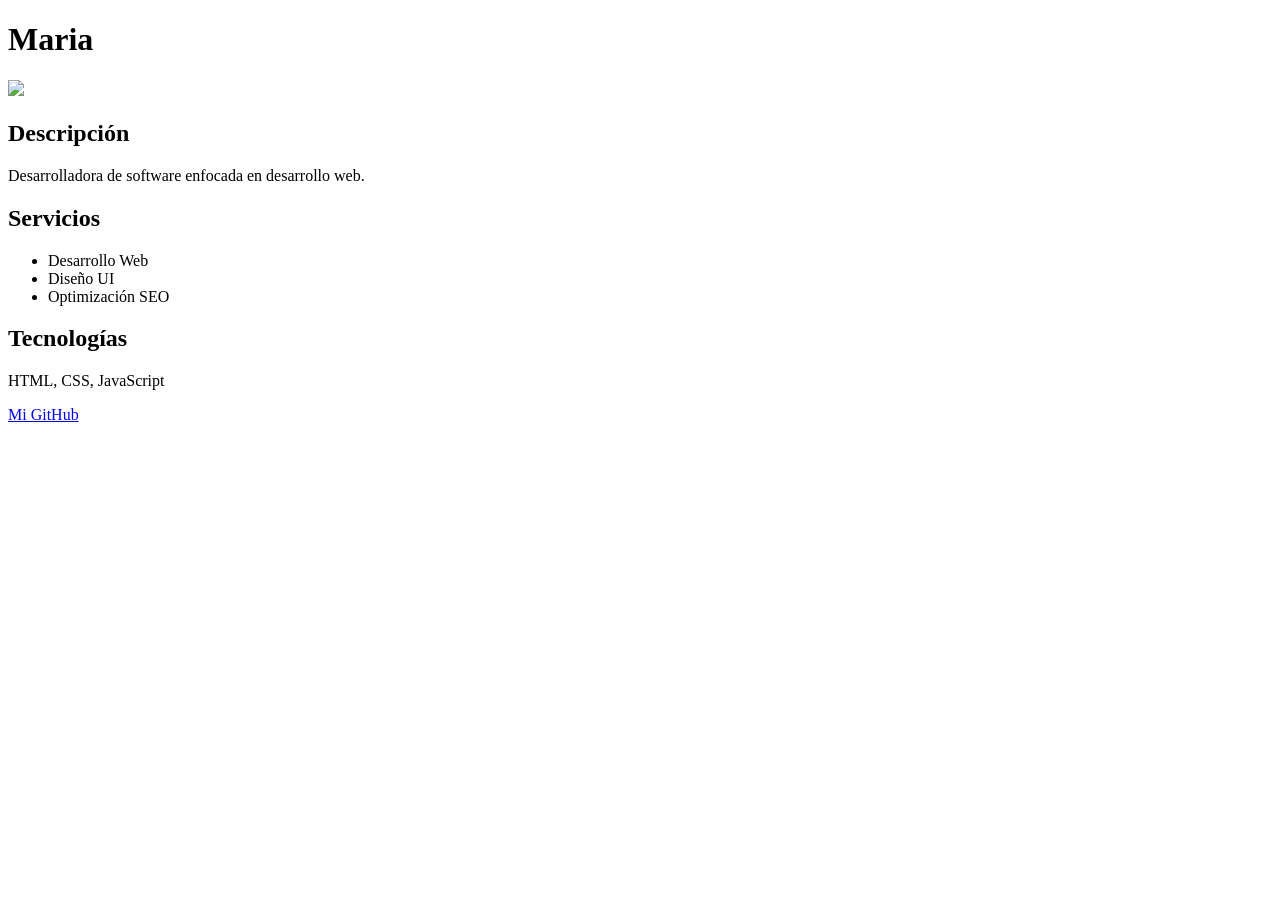
==== portafolios/dev1/index.html @ d81bbf36 "feat: crea estructura del portafolio dev1" ====
<!DOCTYPE html>
<html>
<head>
<meta charset="UTF-8">
<title>Portafolio Maria</title>
<link rel="stylesheet" href="style.css">
</head>

<body>

<h1>Maria</h1>

<img src="avatar.png" width="150">

<h2>Descripción</h2>
<p>Desarrolladora de software enfocada en desarrollo web.</p>

<h2>Servicios</h2>
<ul>
<li>Desarrollo Web</li>
<li>Diseño UI</li>
<li>Optimización SEO</li>
</ul>

<h2>Tecnologías</h2>
<p>HTML, CSS, JavaScript</p>

<a href="https://github.com/tuusuario">Mi GitHub</a>

<script src="script.js"></script>

</body>
</html>
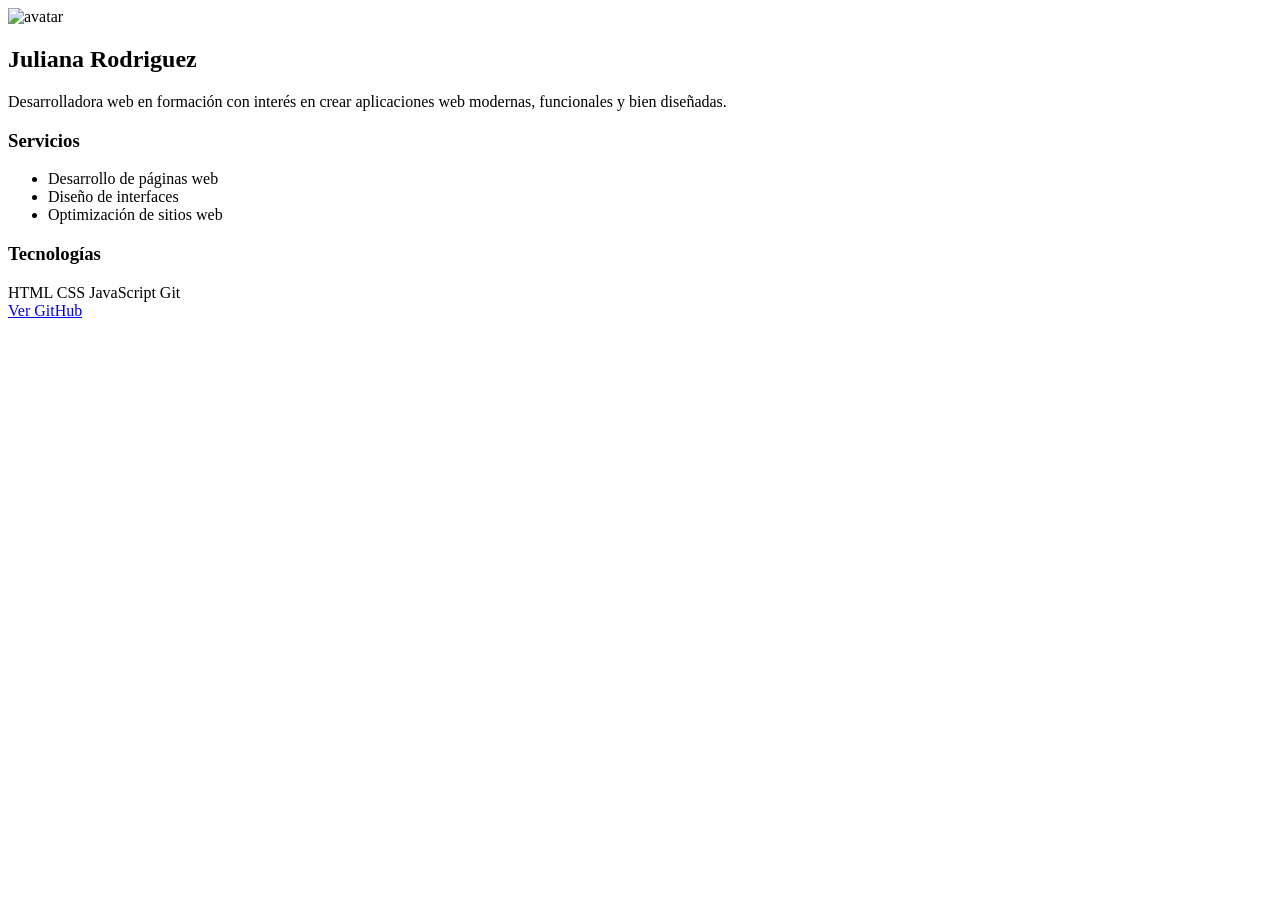
==== commit 88e86c17: "feat: crea estructura del portafolio" ====
--- a/portafolios/dev1/index.html
+++ b/portafolios/dev1/index.html
@@ -1,33 +1,50 @@
 <!DOCTYPE html>
-<html>
+<html lang="es">
 <head>
 <meta charset="UTF-8">
-<title>Portafolio Maria</title>
-<link rel="stylesheet" href="style.css">
+<meta name="viewport" content="width=device-width, initial-scale=1.0">
+<title>Portafolio Dev1</title>
+<link rel="stylesheet" href="styles.css">
 </head>
 
 <body>
 
-<h1>Maria</h1>
+<section class="portfolio">
 
-<img src="avatar.png" width="150">
+    <div class="card">
 
-<h2>Descripción</h2>
-<p>Desarrolladora de software enfocada en desarrollo web.</p>
+        <img src="https://i.pravatar.cc/200" alt="avatar" class="avatar">
 
-<h2>Servicios</h2>
-<ul>
-<li>Desarrollo Web</li>
-<li>Diseño UI</li>
-<li>Optimización SEO</li>
-</ul>
+        <h2>Juliana Rodriguez</h2>
 
-<h2>Tecnologías</h2>
-<p>HTML, CSS, JavaScript</p>
+        <p class="descripcion">
+        Desarrolladora web en formación con interés en crear aplicaciones
+        web modernas, funcionales y bien diseñadas.
+        </p>
 
-<a href="https://github.com/tuusuario">Mi GitHub</a>
+        <h3>Servicios</h3>
+        <ul class="servicios">
+            <li>Desarrollo de páginas web</li>
+            <li>Diseño de interfaces</li>
+            <li>Optimización de sitios web</li>
+        </ul>
+
+        <h3>Tecnologías</h3>
+        <div class="tecnologias">
+            <span>HTML</span>
+            <span>CSS</span>
+            <span>JavaScript</span>
+            <span>Git</span>
+        </div>
+
+        <a href="https://github.com/" target="_blank" class="github">
+            Ver GitHub
+        </a>
+
+    </div>
+
+</section>
 
 <script src="script.js"></script>
-
 </body>
 </html>
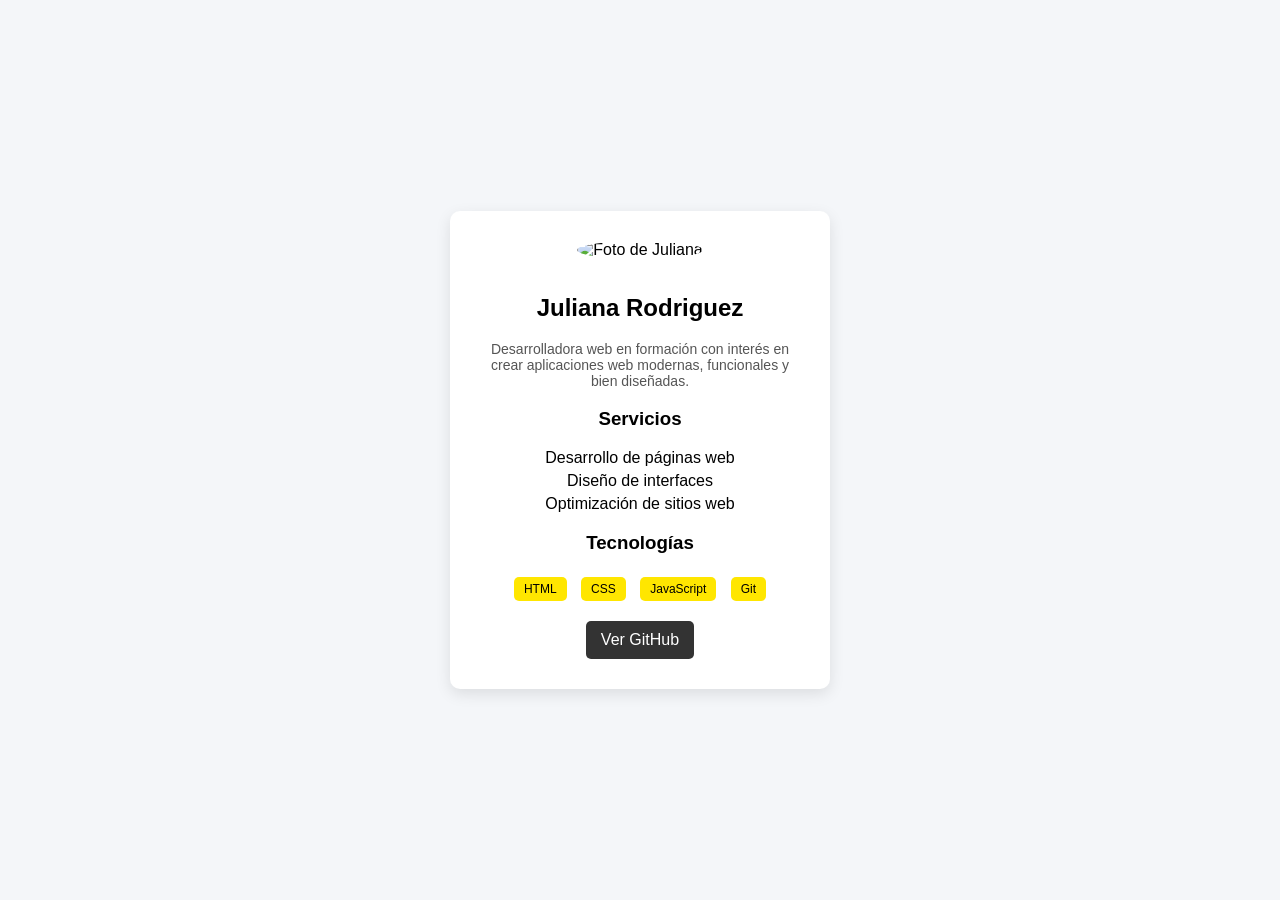
==== commit 55744fc5: "feat: agrega foto de perfil al portafolio" ====
--- a/portafolios/dev1/index.html
+++ b/portafolios/dev1/index.html
@@ -13,8 +13,7 @@
 
     <div class="card">
 
-        <img src="https://i.pravatar.cc/200" alt="avatar" class="avatar">
-
+        <img src="img/foto.jpg" alt="Foto de Juliana" class="avatar">
         <h2>Juliana Rodriguez</h2>
 
         <p class="descripcion">
--- a/portafolios/dev1/styles.css
+++ b/portafolios/dev1/styles.css
@@ -0,0 +1,68 @@
+body{
+    font-family: Arial, sans-serif;
+    background:#f4f6f9;
+    margin:0;
+}
+
+.portfolio{
+    display:flex;
+    justify-content:center;
+    align-items:center;
+    height:100vh;
+}
+
+.card{
+    background:white;
+    padding:30px;
+    width:320px;
+    border-radius:10px;
+    text-align:center;
+    box-shadow:0 5px 15px rgba(0,0,0,0.1);
+}
+
+.avatar{
+    width:120px;
+    border-radius:50%;
+    margin-bottom:15px;
+}
+
+.descripcion{
+    font-size:14px;
+    color:#555;
+}
+
+.servicios{
+    list-style:none;
+    padding:0;
+}
+
+.servicios li{
+    margin:5px 0;
+}
+
+.tecnologias span{
+    display:inline-block;
+    background:#ffe600;
+    padding:5px 10px;
+    margin:5px;
+    border-radius:5px;
+    font-size:12px;
+}
+
+.github{
+    display:inline-block;
+    margin-top:15px;
+    padding:10px 15px;
+    background:#333;
+    color:white;
+    text-decoration:none;
+    border-radius:5px;
+}
+
+.card{
+    transition: transform 0.3s;
+}
+
+.card:hover{
+    transform: scale(1.05);
+}
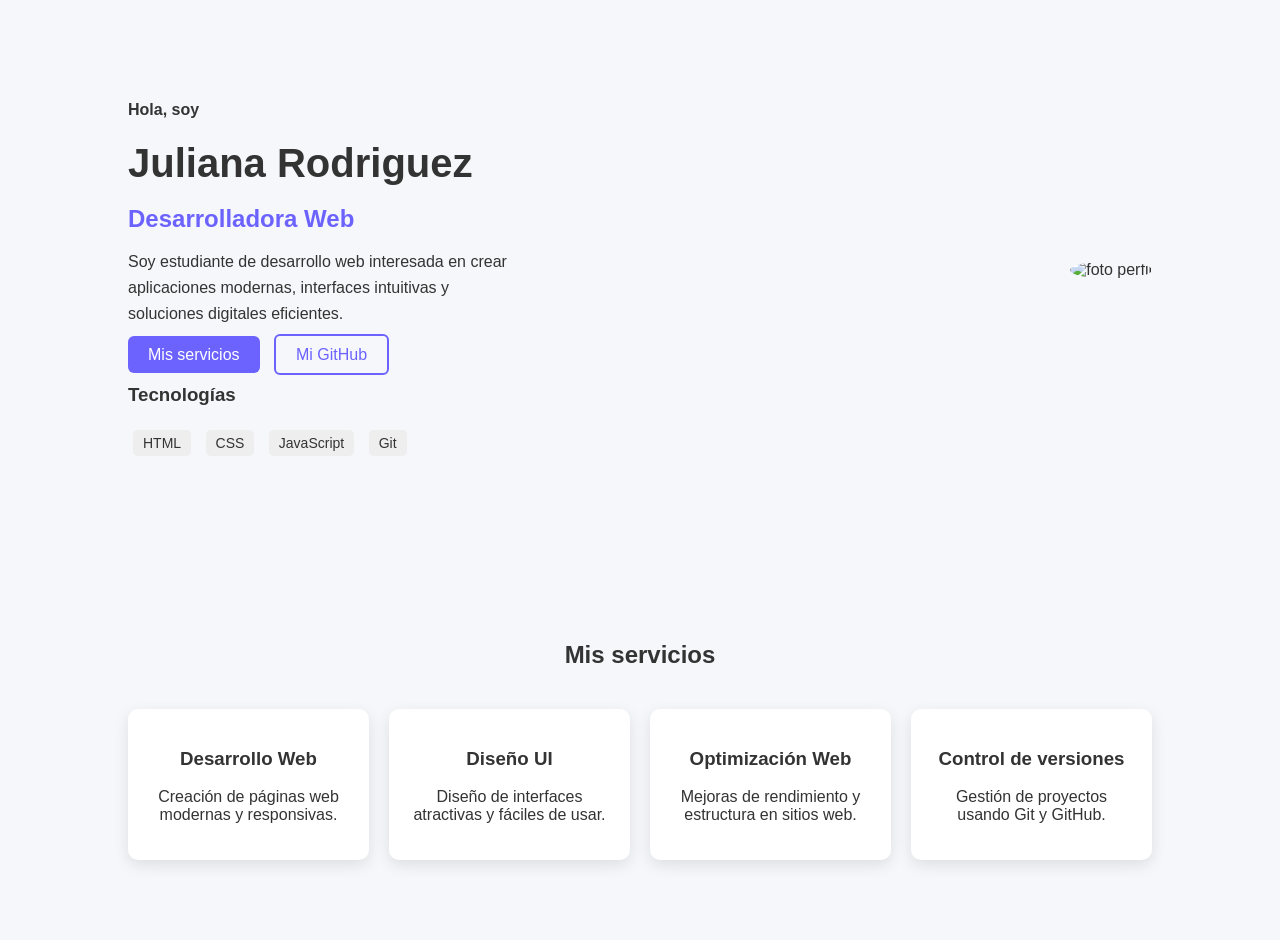
==== commit b78e9cd0: "cambios" ====
--- a/portafolios/dev1/index.html
+++ b/portafolios/dev1/index.html
@@ -9,41 +9,87 @@
 
 <body>
 
-<section class="portfolio">
+<section class="about">
 
-    <div class="card">
+<div class="about-container">
 
-        <img src="img/foto.jpg" alt="Foto de Juliana" class="avatar">
-        <h2>Juliana Rodriguez</h2>
+<div class="about-text">
 
-        <p class="descripcion">
-        Desarrolladora web en formación con interés en crear aplicaciones
-        web modernas, funcionales y bien diseñadas.
-        </p>
+<h4>Hola, soy</h4>
+<h1>Juliana Rodriguez</h1>
 
-        <h3>Servicios</h3>
-        <ul class="servicios">
-            <li>Desarrollo de páginas web</li>
-            <li>Diseño de interfaces</li>
-            <li>Optimización de sitios web</li>
-        </ul>
+<h2>Desarrolladora Web</h2>
 
-        <h3>Tecnologías</h3>
-        <div class="tecnologias">
-            <span>HTML</span>
-            <span>CSS</span>
-            <span>JavaScript</span>
-            <span>Git</span>
-        </div>
+<p>
+Soy estudiante de desarrollo web interesada en crear aplicaciones modernas,
+interfaces intuitivas y soluciones digitales eficientes.
+</p>
 
-        <a href="https://github.com/" target="_blank" class="github">
-            Ver GitHub
-        </a>
+<div class="buttons">
 
-    </div>
+<a href="#services" class="btn">Mis servicios</a>
+
+<a href="https://github.com/" target="_blank" class="btn-outline">
+Mi GitHub
+</a>
+
+</div>
+
+<div class="tech">
+
+<h3>Tecnologías</h3>
+
+<span>HTML</span>
+<span>CSS</span>
+<span>JavaScript</span>
+<span>Git</span>
+
+</div>
+
+</div>
+
+<div class="about-img">
+
+<img src="img/foto.png" alt="foto perfil">
+
+</div>
+
+</div>
+
+</section>
+
+
+<section id="services" class="services">
+
+<h2>Mis servicios</h2>
+
+<div class="services-container">
+
+<div class="service-card">
+<h3>Desarrollo Web</h3>
+<p>Creación de páginas web modernas y responsivas.</p>
+</div>
+
+<div class="service-card">
+<h3>Diseño UI</h3>
+<p>Diseño de interfaces atractivas y fáciles de usar.</p>
+</div>
+
+<div class="service-card">
+<h3>Optimización Web</h3>
+<p>Mejoras de rendimiento y estructura en sitios web.</p>
+</div>
+
+<div class="service-card">
+<h3>Control de versiones</h3>
+<p>Gestión de proyectos usando Git y GitHub.</p>
+</div>
+
+</div>
 
 </section>
 
 <script src="script.js"></script>
+
 </body>
 </html>
--- a/portafolios/dev1/styles.css
+++ b/portafolios/dev1/styles.css
@@ -1,68 +1,95 @@
 body{
-    font-family: Arial, sans-serif;
-    background:#f4f6f9;
-    margin:0;
+font-family: Arial, Helvetica, sans-serif;
+margin:0;
+background:#f6f7fb;
+color:#333;
 }
 
-.portfolio{
-    display:flex;
-    justify-content:center;
-    align-items:center;
-    height:100vh;
+.about{
+padding:80px 10%;
 }
 
-.card{
-    background:white;
-    padding:30px;
-    width:320px;
-    border-radius:10px;
-    text-align:center;
-    box-shadow:0 5px 15px rgba(0,0,0,0.1);
+.about-container{
+display:flex;
+align-items:center;
+justify-content:space-between;
+gap:40px;
 }
 
-.avatar{
-    width:120px;
-    border-radius:50%;
-    margin-bottom:15px;
+.about-text h1{
+font-size:40px;
+margin:10px 0;
 }
 
-.descripcion{
-    font-size:14px;
-    color:#555;
+.about-text h2{
+color:#6c63ff;
+margin-bottom:15px;
 }
 
-.servicios{
-    list-style:none;
-    padding:0;
+.about-text p{
+max-width:400px;
+line-height:1.6;
 }
 
-.servicios li{
-    margin:5px 0;
+.about-img img{
+width:300px;
+border-radius:50%;
 }
 
-.tecnologias span{
-    display:inline-block;
-    background:#ffe600;
-    padding:5px 10px;
-    margin:5px;
-    border-radius:5px;
-    font-size:12px;
+.buttons{
+margin-top:20px;
 }
 
-.github{
-    display:inline-block;
-    margin-top:15px;
-    padding:10px 15px;
-    background:#333;
-    color:white;
-    text-decoration:none;
-    border-radius:5px;
+.btn{
+background:#6c63ff;
+color:white;
+padding:10px 20px;
+text-decoration:none;
+border-radius:6px;
+margin-right:10px;
 }
 
-.card{
-    transition: transform 0.3s;
+.btn-outline{
+border:2px solid #6c63ff;
+color:#6c63ff;
+padding:10px 20px;
+text-decoration:none;
+border-radius:6px;
 }
 
-.card:hover{
-    transform: scale(1.05);
+.tech{
+margin-top:20px;
+}
+
+.tech span{
+background:#eee;
+padding:5px 10px;
+margin:5px;
+display:inline-block;
+border-radius:5px;
+font-size:14px;
+}
+
+.services{
+padding:80px 10%;
+text-align:center;
+}
+
+.services-container{
+display:grid;
+grid-template-columns:repeat(auto-fit,minmax(200px,1fr));
+gap:20px;
+margin-top:40px;
+}
+
+.service-card{
+background:white;
+padding:20px;
+border-radius:10px;
+box-shadow:0 5px 15px rgba(0,0,0,0.1);
+transition:0.3s;
+}
+
+.service-card:hover{
+transform:translateY(-5px);
 }
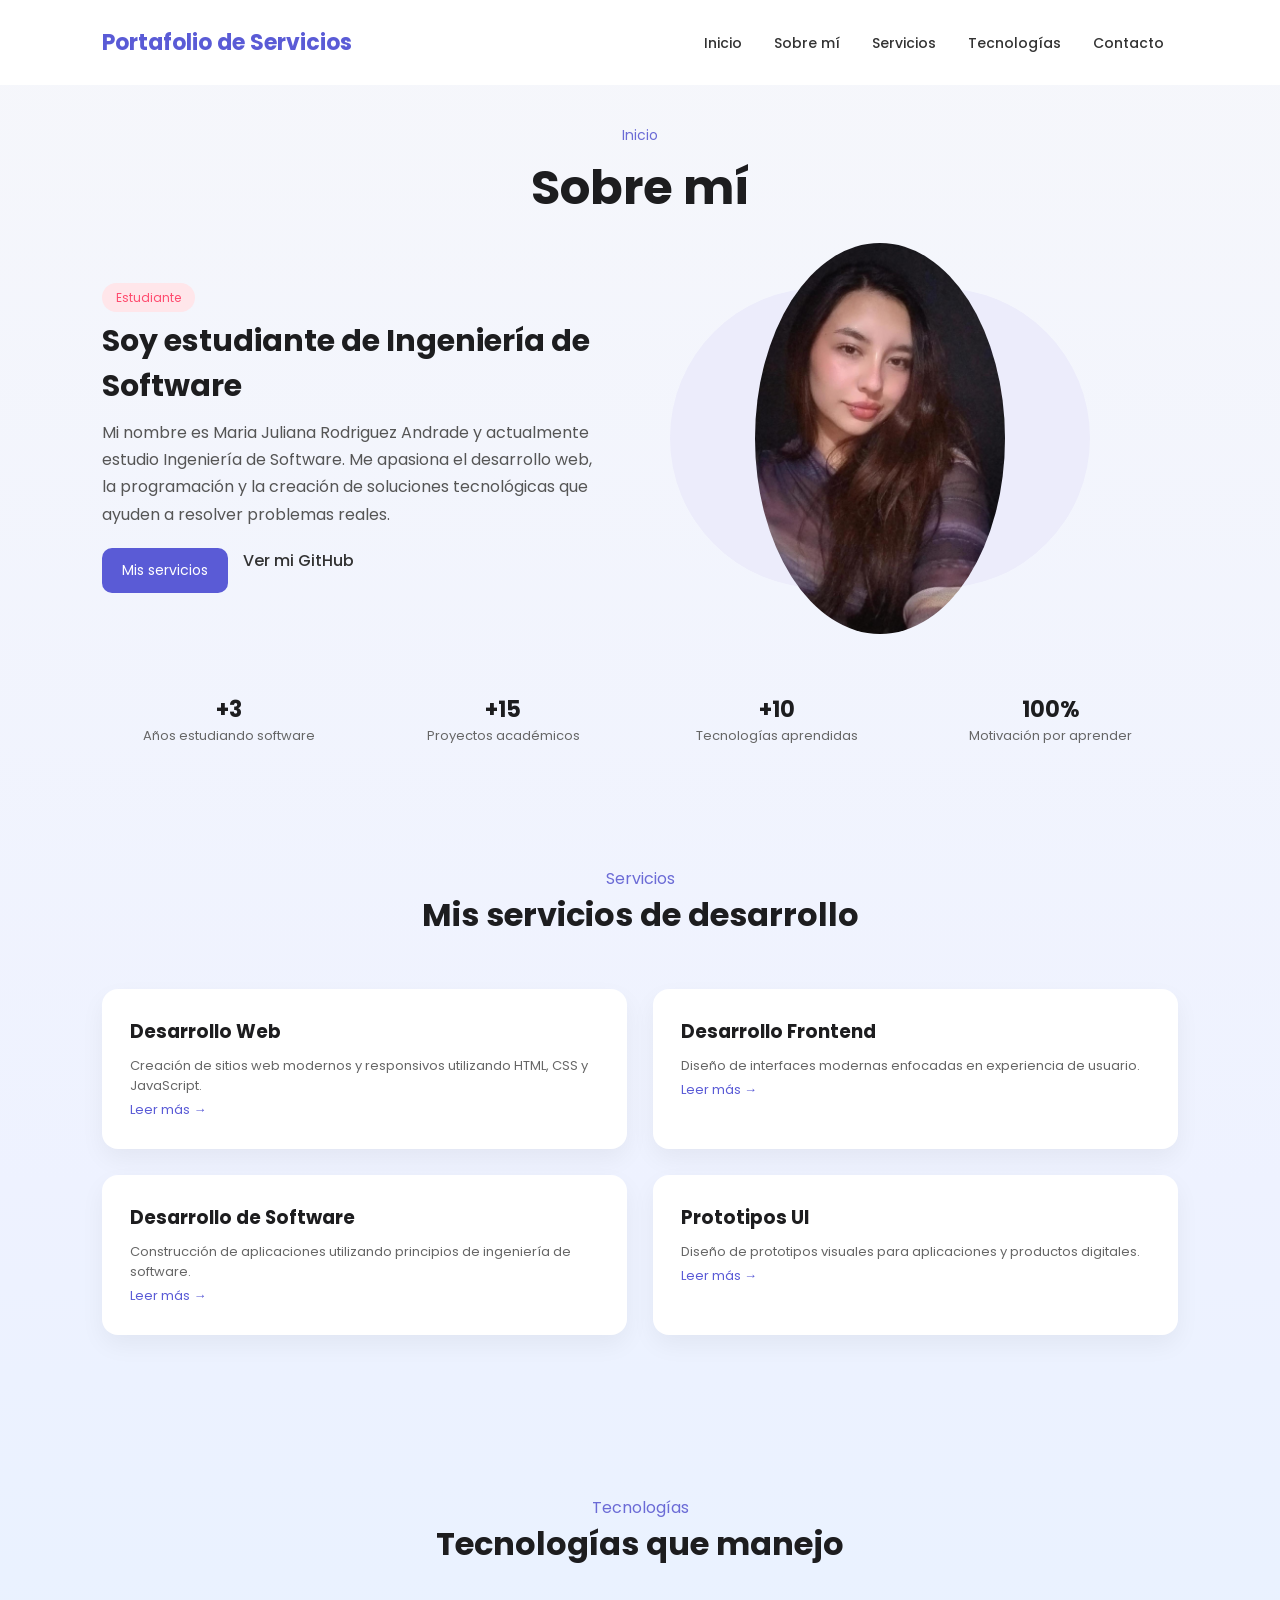
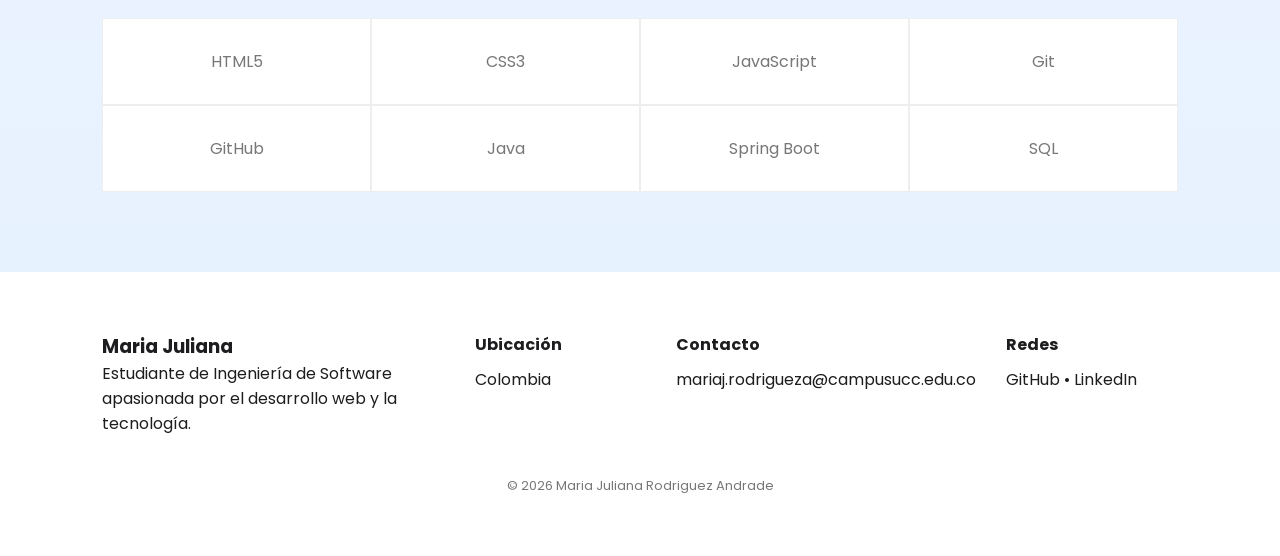
==== commit 0e83be31: "diseño renovado" ====
--- a/portafolios/dev1/index.html
+++ b/portafolios/dev1/index.html
@@ -3,91 +3,175 @@
 <head>
 <meta charset="UTF-8">
 <meta name="viewport" content="width=device-width, initial-scale=1.0">
-<title>Portafolio Dev1</title>
+<title>Maria Juliana Rodriguez Andrade | Portafolio</title>
+
+<link rel="preconnect" href="https://fonts.googleapis.com">
+<link rel="preconnect" href="https://fonts.gstatic.com" crossorigin>
+<link href="https://fonts.googleapis.com/css2?family=Poppins:wght@300;400;500;600;700&display=swap" rel="stylesheet">
+
 <link rel="stylesheet" href="styles.css">
 </head>
 
 <body>
 
-<section class="about">
+<header class="header">
 
-<div class="about-container">
+<div class="logo">Portafolio de Servicios</div>
 
-<div class="about-text">
+<nav class="nav">
+<a href="#">Inicio</a>
+<a href="#">Sobre mí</a>
+<a href="#servicios">Servicios</a>
+<a href="#tecnologias">Tecnologías</a>
+<a href="#contacto">Contacto</a>
+</nav>
 
-<h4>Hola, soy</h4>
-<h1>Juliana Rodriguez</h1>
+</header>
 
-<h2>Desarrolladora Web</h2>
+<section class="titulo-pagina">
+<p>Inicio</p>
+<h1>Sobre mí</h1>
+</section>
 
-<p>
-Soy estudiante de desarrollo web interesada en crear aplicaciones modernas,
-interfaces intuitivas y soluciones digitales eficientes.
+<section class="hero">
+
+<div class="hero-texto">
+
+<span class="badge">Estudiante</span>
+
+<h2>Soy estudiante de Ingeniería de Software</h2>
+
+<p class="descripcion">
+Mi nombre es Maria Juliana Rodriguez Andrade y actualmente estudio Ingeniería de Software. Me apasiona el desarrollo web, la programación y la creación de soluciones tecnológicas que ayuden a resolver problemas reales.
 </p>
 
-<div class="buttons">
-
-<a href="#services" class="btn">Mis servicios</a>
-
-<a href="https://github.com/" target="_blank" class="btn-outline">
-Mi GitHub
-</a>
-
-</div>
-
-<div class="tech">
-
-<h3>Tecnologías</h3>
-
-<span>HTML</span>
-<span>CSS</span>
-<span>JavaScript</span>
-<span>Git</span>
-
+<div class="botones">
+<a href="#servicios" class="btn">Mis servicios</a>
+<a href="https://github.com/Rodrigueza02" target="_blank" class="btn-secundario">Ver mi GitHub</a>
 </div>
 
 </div>
 
-<div class="about-img">
+<div class="hero-imagen">
+<img src="img/foto.png" alt="avatar">
+</div>
 
-<img src="img/foto.png" alt="foto perfil">
+</section>
 
+<section class="estadisticas">
+
+<div class="stat">
+<h3>+3</h3>
+<p>Años estudiando software</p>
+</div>
+
+<div class="stat">
+<h3>+15</h3>
+<p>Proyectos académicos</p>
+</div>
+
+<div class="stat">
+<h3>+10</h3>
+<p>Tecnologías aprendidas</p>
+</div>
+
+<div class="stat">
+<h3>100%</h3>
+<p>Motivación por aprender</p>
+</div>
+
+</section>
+
+<section id="servicios" class="seccion">
+
+<div class="titulo-seccion">
+<p>Servicios</p>
+<h2>Mis servicios de desarrollo</h2>
+</div>
+
+<div class="grid-servicios">
+
+<div class="card">
+<h3>Desarrollo Web</h3>
+<p>Creación de sitios web modernos y responsivos utilizando HTML, CSS y JavaScript.</p>
+<span class="leer">Leer más →</span>
+</div>
+
+<div class="card">
+<h3>Desarrollo Frontend</h3>
+<p>Diseño de interfaces modernas enfocadas en experiencia de usuario.</p>
+<span class="leer">Leer más →</span>
+</div>
+
+<div class="card">
+<h3>Desarrollo de Software</h3>
+<p>Construcción de aplicaciones utilizando principios de ingeniería de software.</p>
+<span class="leer">Leer más →</span>
+</div>
+
+<div class="card">
+<h3>Prototipos UI</h3>
+<p>Diseño de prototipos visuales para aplicaciones y productos digitales.</p>
+<span class="leer">Leer más →</span>
 </div>
 
 </div>
 
 </section>
 
+<section id="tecnologias" class="seccion">
 
-<section id="services" class="services">
-
-<h2>Mis servicios</h2>
-
-<div class="services-container">
-
-<div class="service-card">
-<h3>Desarrollo Web</h3>
-<p>Creación de páginas web modernas y responsivas.</p>
+<div class="titulo-seccion">
+<p>Tecnologías</p>
+<h2>Tecnologías que manejo</h2>
 </div>
 
-<div class="service-card">
-<h3>Diseño UI</h3>
-<p>Diseño de interfaces atractivas y fáciles de usar.</p>
+<div class="grid-tecnologias">
+<div>HTML5</div>
+<div>CSS3</div>
+<div>JavaScript</div>
+<div>Git</div>
+<div>GitHub</div>
+<div>Java</div>
+<div>Spring Boot</div>
+<div>SQL</div>
 </div>
 
-<div class="service-card">
-<h3>Optimización Web</h3>
-<p>Mejoras de rendimiento y estructura en sitios web.</p>
+</section>
+
+<footer id="contacto" class="footer">
+
+<div class="footer-grid">
+
+<div>
+<h3>Maria Juliana</h3>
+<p>
+Estudiante de Ingeniería de Software apasionada por el desarrollo web y la tecnología.
+</p>
 </div>
 
-<div class="service-card">
-<h3>Control de versiones</h3>
-<p>Gestión de proyectos usando Git y GitHub.</p>
+<div>
+<h4>Ubicación</h4>
+<p>Colombia</p>
+</div>
+
+<div>
+<h4>Contacto</h4>
+<p>mariaj.rodrigueza@campusucc.edu.co</p>
+</div>
+
+<div>
+<h4>Redes</h4>
+<p>GitHub • LinkedIn</p>
 </div>
 
 </div>
 
-</section>
+<p class="copyright">
+© 2026 Maria Juliana Rodriguez Andrade
+</p>
+
+</footer>
 
 <script src="script.js"></script>
 
--- a/portafolios/dev1/styles.css
+++ b/portafolios/dev1/styles.css
@@ -1,95 +1,260 @@
+*{
+margin:0;
+padding:0;
+box-sizing:border-box;
+}
+
 body{
-font-family: Arial, Helvetica, sans-serif;
-margin:0;
-background:#f6f7fb;
+font-family:'Poppins',sans-serif;
+color:#1d1d1f;
+background:linear-gradient(180deg,#f6f7fb 0%,#eef2ff 55%,#e4f2ff 100%);
+}
+
+/* HEADER */
+
+.header{
+display:flex;
+justify-content:space-between;
+align-items:center;
+padding:26px 8%;
+background:#fff;
+}
+
+.logo{
+font-size:22px;
+font-weight:700;
+color:#5a5bd6;
+}
+
+.nav a{
+margin:0 14px;
+text-decoration:none;
+font-weight:500;
 color:#333;
-}
-
-.about{
-padding:80px 10%;
-}
-
-.about-container{
+font-size:14px;
+}
+
+/* TITULO */
+
+.titulo-pagina{
+text-align:center;
+padding-top:40px;
+}
+
+.titulo-pagina p{
+color:#6b6bd6;
+font-size:14px;
+margin-bottom:6px;
+}
+
+.titulo-pagina h1{
+font-size:48px;
+}
+
+/* HERO */
+
+.hero{
+padding:60px 8%;
+display:grid;
+grid-template-columns:1fr 1fr;
+align-items:center;
+gap:60px;
+}
+
+.badge{
+background:#ffe6ea;
+color:#ff4b6e;
+padding:6px 14px;
+border-radius:20px;
+font-size:12px;
+}
+
+.presentacion{
+color:#6b6bd6;
+margin-top:10px;
+}
+
+.hero h2{
+font-size:30px;
+margin:10px 0;
+}
+
+.descripcion{
+color:#555;
+line-height:1.7;
+margin-bottom:20px;
+}
+
+.botones{
+display:flex;
+gap:15px;
+}
+
+.btn{
+background:#5a5bd6;
+color:white;
+padding:12px 20px;
+border-radius:10px;
+text-decoration:none;
+font-size:14px;
+}
+
+.btn-secundario{
+text-decoration:none;
+color:#333;
+font-weight:500;
+}
+
+/* IMAGEN */
+
+.hero-imagen{
+background:#ececfb;
+width:420px;
+height:300px;
+border-radius:200px;
 display:flex;
 align-items:center;
-justify-content:space-between;
-gap:40px;
-}
-
-.about-text h1{
-font-size:40px;
-margin:10px 0;
-}
-
-.about-text h2{
-color:#6c63ff;
-margin-bottom:15px;
-}
-
-.about-text p{
-max-width:400px;
-line-height:1.6;
-}
-
-.about-img img{
-width:300px;
+justify-content:center;
+}
+
+.hero-imagen img{
+width:250px;
 border-radius:50%;
 }
 
-.buttons{
-margin-top:20px;
-}
-
-.btn{
-background:#6c63ff;
-color:white;
-padding:10px 20px;
-text-decoration:none;
-border-radius:6px;
-margin-right:10px;
-}
-
-.btn-outline{
-border:2px solid #6c63ff;
-color:#6c63ff;
-padding:10px 20px;
-text-decoration:none;
-border-radius:6px;
-}
-
-.tech{
-margin-top:20px;
-}
-
-.tech span{
-background:#eee;
-padding:5px 10px;
-margin:5px;
-display:inline-block;
-border-radius:5px;
-font-size:14px;
-}
-
-.services{
-padding:80px 10%;
-text-align:center;
-}
-
-.services-container{
-display:grid;
-grid-template-columns:repeat(auto-fit,minmax(200px,1fr));
+/* ESTADISTICAS */
+
+.estadisticas{
+display:grid;
+grid-template-columns:repeat(4,1fr);
+text-align:center;
+padding:40px 8%;
 gap:20px;
+}
+
+.stat h3{
+font-size:22px;
+}
+
+.stat p{
+font-size:13px;
+color:#666;
+}
+
+/* SECCIONES */
+
+.seccion{
+padding:80px 8%;
+}
+
+.titulo-seccion{
+text-align:center;
+margin-bottom:50px;
+}
+
+.titulo-seccion p{
+color:#6b6bd6;
+}
+
+.titulo-seccion h2{
+font-size:32px;
+}
+
+/* SERVICIOS */
+
+.grid-servicios{
+display:grid;
+grid-template-columns:repeat(2,1fr);
+gap:26px;
+}
+
+.card{
+background:#fff;
+padding:28px;
+border-radius:16px;
+box-shadow:0 10px 24px rgba(0,0,0,0.05);
+}
+
+.card h3{
+margin-bottom:10px;
+}
+
+.card p{
+font-size:13px;
+color:#666;
+}
+
+.leer{
+color:#5a5bd6;
+font-size:13px;
+}
+
+/* TECNOLOGIAS */
+
+.grid-tecnologias{
+display:grid;
+grid-template-columns:repeat(4,1fr);
+}
+
+.grid-tecnologias div{
+background:#fff;
+padding:30px;
+border:1px solid #eee;
+text-align:center;
+color:#777;
+}
+
+.github-boton{
+text-align:center;
 margin-top:40px;
 }
 
-.service-card{
-background:white;
-padding:20px;
-border-radius:10px;
-box-shadow:0 5px 15px rgba(0,0,0,0.1);
-transition:0.3s;
-}
-
-.service-card:hover{
-transform:translateY(-5px);
+/* FOOTER */
+
+.footer{
+background:#fff;
+padding:60px 8%;
+}
+
+.footer-grid{
+display:grid;
+grid-template-columns:2fr 1fr 1fr 1fr;
+gap:30px;
+}
+
+.footer h4{
+margin-bottom:10px;
+}
+
+.copyright{
+text-align:center;
+margin-top:40px;
+color:#777;
+font-size:13px;
+}
+
+/* RESPONSIVE */
+
+@media(max-width:900px){
+
+.hero{
+grid-template-columns:1fr;
+}
+
+.estadisticas{
+grid-template-columns:repeat(2,1fr);
+}
+
+.grid-servicios{
+grid-template-columns:1fr;
+}
+
+.grid-tecnologias{
+grid-template-columns:repeat(2,1fr);
+}
+
+.footer-grid{
+grid-template-columns:1fr;
+}
+
 }
